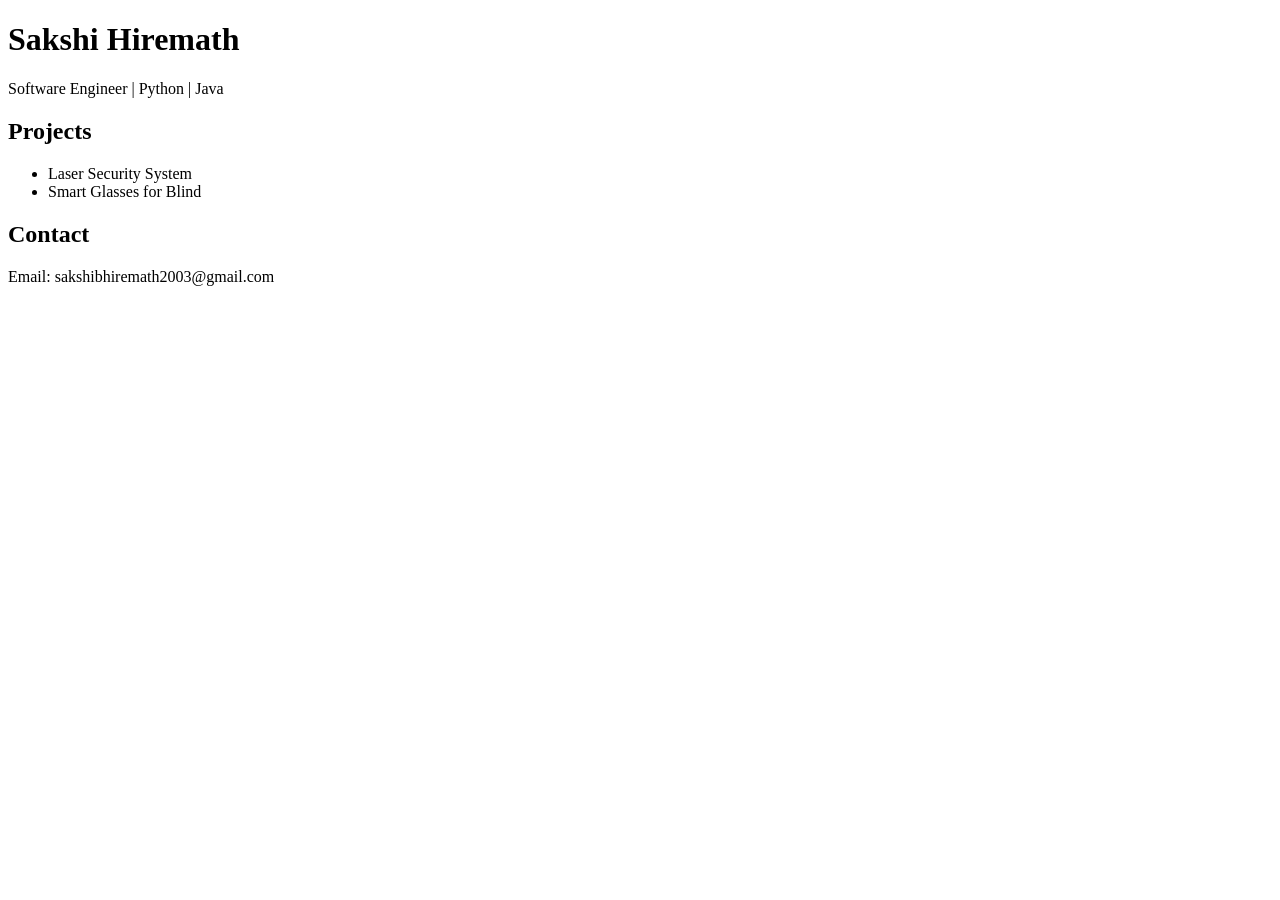
==== index.html @ 3f16338f "Add initial portfolio HTML structure" ====
<!DOCTYPE html>
<html lang="en">
<head>
  <meta charset="UTF-8">
  <title>Sakshi Hiremath | Portfolio</title>
  <link rel="stylesheet" href="style.css">
</head>
<body>

  <h1>Sakshi Hiremath</h1>
  <p>Software Engineer | Python | Java</p>

  <h2>Projects</h2>
  <ul>
    <li>Laser Security System</li>
    <li>Smart Glasses for Blind</li>
  </ul>

  <h2>Contact</h2>
  <p>Email: sakshibhiremath2003@gmail.com</p>

</body>
</html>
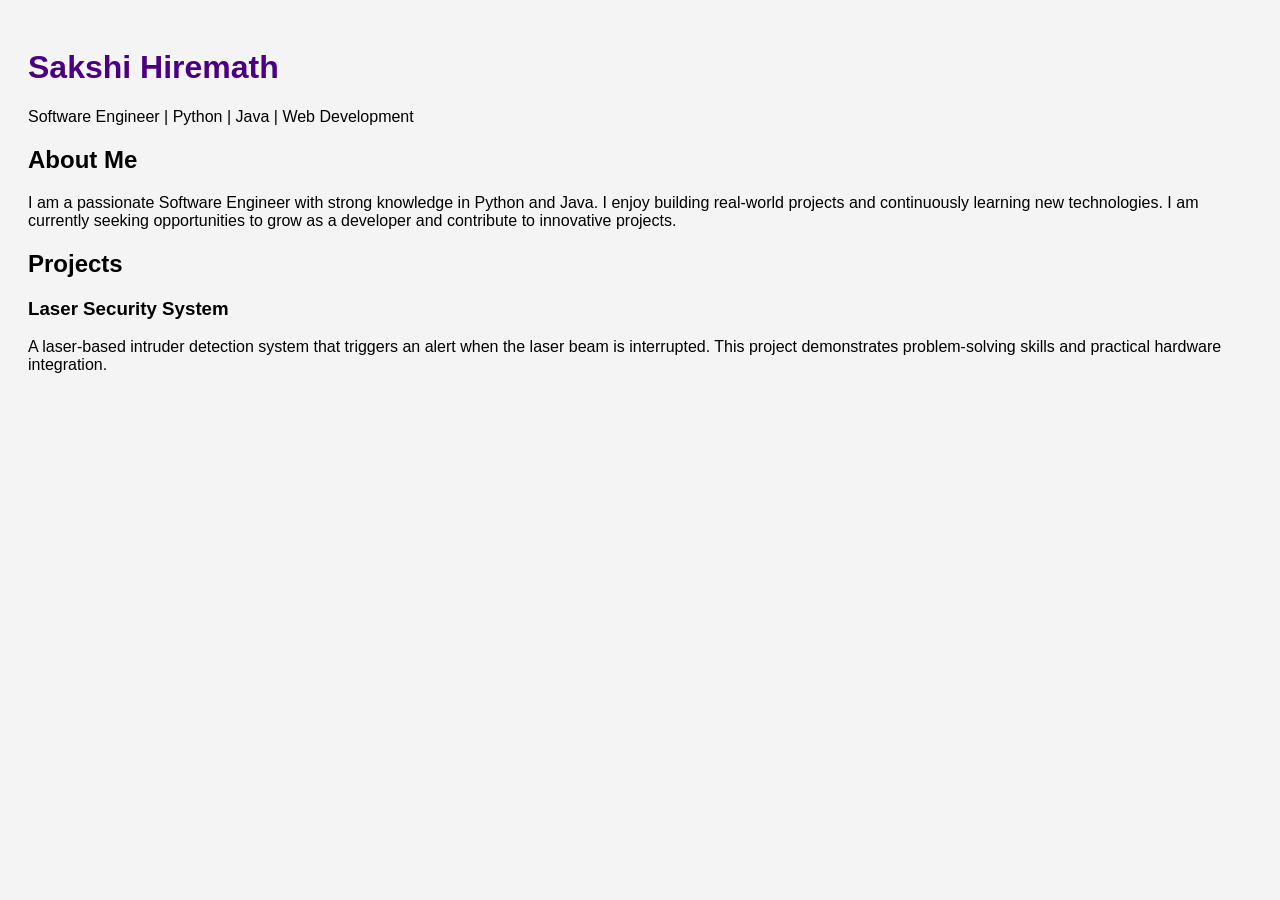
==== commit 9991d400: "Enhance portfolio with new sections and project details Added sections for About Me and detailed pro" ====
--- a/index.html
+++ b/index.html
@@ -7,17 +7,26 @@
 </head>
 <body>
 
-  <h1>Sakshi Hiremath</h1>
-  <p>Software Engineer | Python | Java</p>
+  <header>
+    <h1>Sakshi Hiremath</h1>
+    <p>Software Engineer | Python | Java | Web Development</p>
+  </header>
 
-  <h2>Projects</h2>
-  <ul>
-    <li>Laser Security System</li>
-    <li>Smart Glasses for Blind</li>
-  </ul>
+  <section>
+    <h2>About Me</h2>
+    <p>
+      I am a passionate Software Engineer with strong knowledge in Python and Java.
+      I enjoy building real-world projects and continuously learning new technologies.
+      I am currently seeking opportunities to grow as a developer and contribute to innovative projects.
+    </p>
+  </section>
 
-  <h2>Contact</h2>
-  <p>Email: sakshibhiremath2003@gmail.com</p>
+  <section>
+    <h2>Projects</h2>
 
-</body>
-</html>
+    <h3>Laser Security System</h3>
+    <p>
+      A laser-based intruder detection system that triggers an alert when the laser beam is interrupted.
+      This project demonstrates problem-solving skills and practical hardware integration.
+    </p>
+    <a href="https://github.com
--- a/style.css
+++ b/style.css
@@ -0,0 +1,9 @@
+body {
+  font-family: Arial, sans-serif;
+  padding: 20px;
+  background: #f4f4f4;
+}
+
+h1 {
+  color: #4b0082;
+}
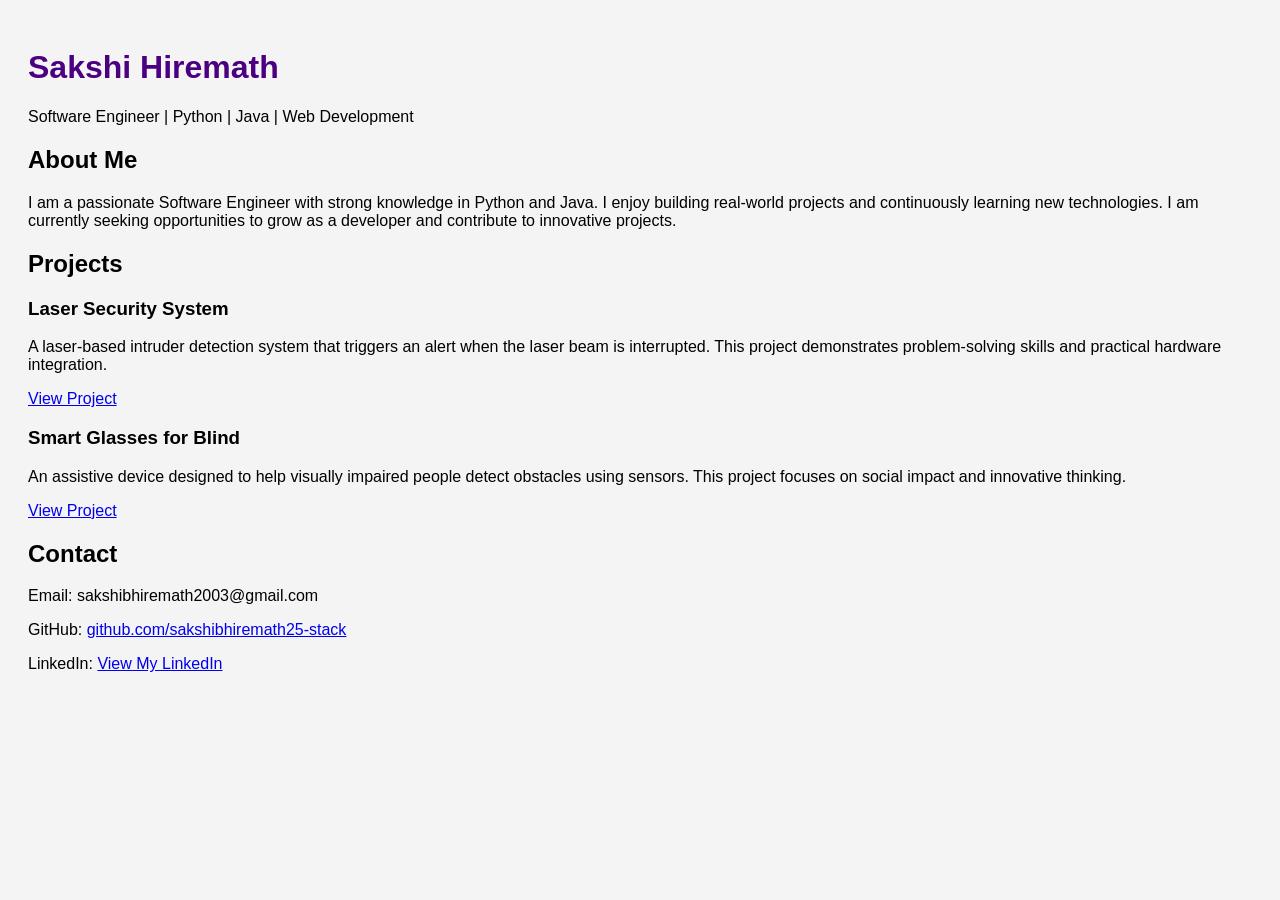
==== commit fc2c0cdf: "Update index.html with project details and links" ====
--- a/index.html
+++ b/index.html
@@ -29,4 +29,41 @@
       A laser-based intruder detection system that triggers an alert when the laser beam is interrupted.
       This project demonstrates problem-solving skills and practical hardware integration.
     </p>
-    <a href="https://github.com
+    <a href="https://github.com/sakshibhiremath25-stack" target="_blank">
+      View Project
+    </a>
+
+    <h3>Smart Glasses for Blind</h3>
+    <p>
+      An assistive device designed to help visually impaired people detect obstacles using sensors.
+      This project focuses on social impact and innovative thinking.
+    </p>
+    <a href="https://github.com/sakshibhiremath25-stack" target="_blank">
+      View Project
+    </a>
+
+  </section>
+
+  <section>
+    <h2>Contact</h2>
+    <p>Email: sakshibhiremath2003@gmail.com</p>
+
+    <p>
+      GitHub:
+      <a href="https://github.com/sakshibhiremath25-stack" target="_blank">
+        github.com/sakshibhiremath25-stack
+      </a>
+    </p>
+
+    <p>
+      LinkedIn:
+      <a href="https://www.linkedin.com/" target="_blank">
+        View My LinkedIn
+      </a>
+    </p>
+  </section>
+
+</body>
+</html>
+
+
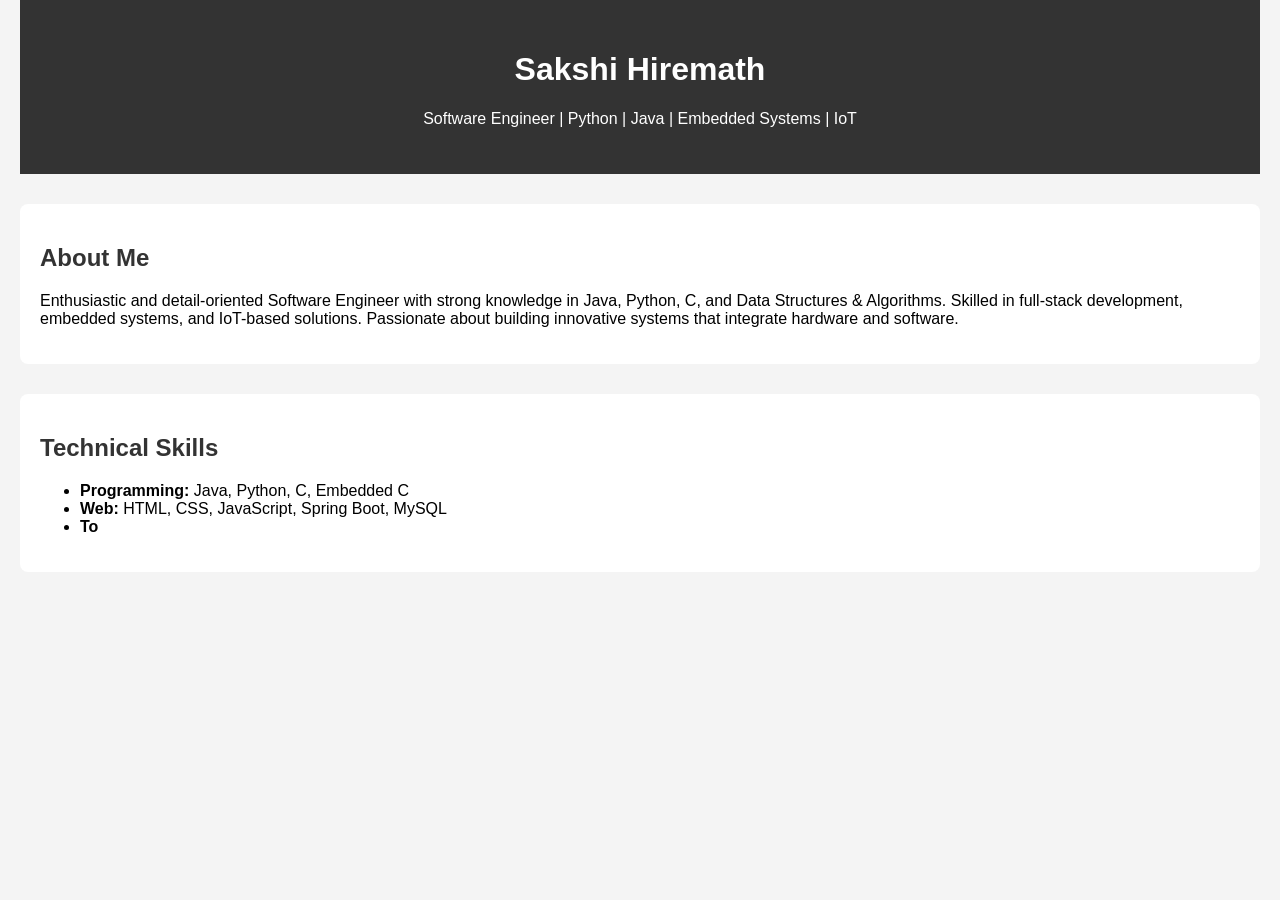
==== commit a41f48d0: "Revise portfolio content and technical skills Updated portfolio to include new skills and projects." ====
--- a/index.html
+++ b/index.html
@@ -9,61 +9,22 @@
 
   <header>
     <h1>Sakshi Hiremath</h1>
-    <p>Software Engineer | Python | Java | Web Development</p>
+    <p>Software Engineer | Python | Java | Embedded Systems | IoT</p>
   </header>
 
   <section>
     <h2>About Me</h2>
     <p>
-      I am a passionate Software Engineer with strong knowledge in Python and Java.
-      I enjoy building real-world projects and continuously learning new technologies.
-      I am currently seeking opportunities to grow as a developer and contribute to innovative projects.
+      Enthusiastic and detail-oriented Software Engineer with strong knowledge in 
+      Java, Python, C, and Data Structures & Algorithms. Skilled in full-stack 
+      development, embedded systems, and IoT-based solutions. Passionate about 
+      building innovative systems that integrate hardware and software.
     </p>
   </section>
 
   <section>
-    <h2>Projects</h2>
-
-    <h3>Laser Security System</h3>
-    <p>
-      A laser-based intruder detection system that triggers an alert when the laser beam is interrupted.
-      This project demonstrates problem-solving skills and practical hardware integration.
-    </p>
-    <a href="https://github.com/sakshibhiremath25-stack" target="_blank">
-      View Project
-    </a>
-
-    <h3>Smart Glasses for Blind</h3>
-    <p>
-      An assistive device designed to help visually impaired people detect obstacles using sensors.
-      This project focuses on social impact and innovative thinking.
-    </p>
-    <a href="https://github.com/sakshibhiremath25-stack" target="_blank">
-      View Project
-    </a>
-
-  </section>
-
-  <section>
-    <h2>Contact</h2>
-    <p>Email: sakshibhiremath2003@gmail.com</p>
-
-    <p>
-      GitHub:
-      <a href="https://github.com/sakshibhiremath25-stack" target="_blank">
-        github.com/sakshibhiremath25-stack
-      </a>
-    </p>
-
-    <p>
-      LinkedIn:
-      <a href="https://www.linkedin.com/" target="_blank">
-        View My LinkedIn
-      </a>
-    </p>
-  </section>
-
-</body>
-</html>
-
-
+    <h2>Technical Skills</h2>
+    <ul>
+      <li><strong>Programming:</strong> Java, Python, C, Embedded C</li>
+      <li><strong>Web:</strong> HTML, CSS, JavaScript, Spring Boot, MySQL</li>
+      <li><strong>To
--- a/style.css
+++ b/style.css
@@ -1,9 +1,40 @@
 body {
   font-family: Arial, sans-serif;
-  padding: 20px;
-  background: #f4f4f4;
+  margin: 0;
+  padding: 0 20px;
+  background-color: #f4f4f4;
 }
 
-h1 {
-  color: #4b0082;
+header {
+  text-align: center;
+  padding: 30px 0;
+  background-color: #333;
+  color: white;
 }
+
+section {
+  margin: 30px 0;
+  padding: 20px;
+  background-color: white;
+  border-radius: 8px;
+}
+
+h2 {
+  color: #333;
+}
+
+a {
+  display: inline-block;
+  margin-top: 10px;
+  text-decoration: none;
+  color: white;
+  background-color: #007bff;
+  padding: 8px 15px;
+  border-radius: 5px;
+}
+
+a:hover {
+  background-color: #0056b3;
+}
+
+
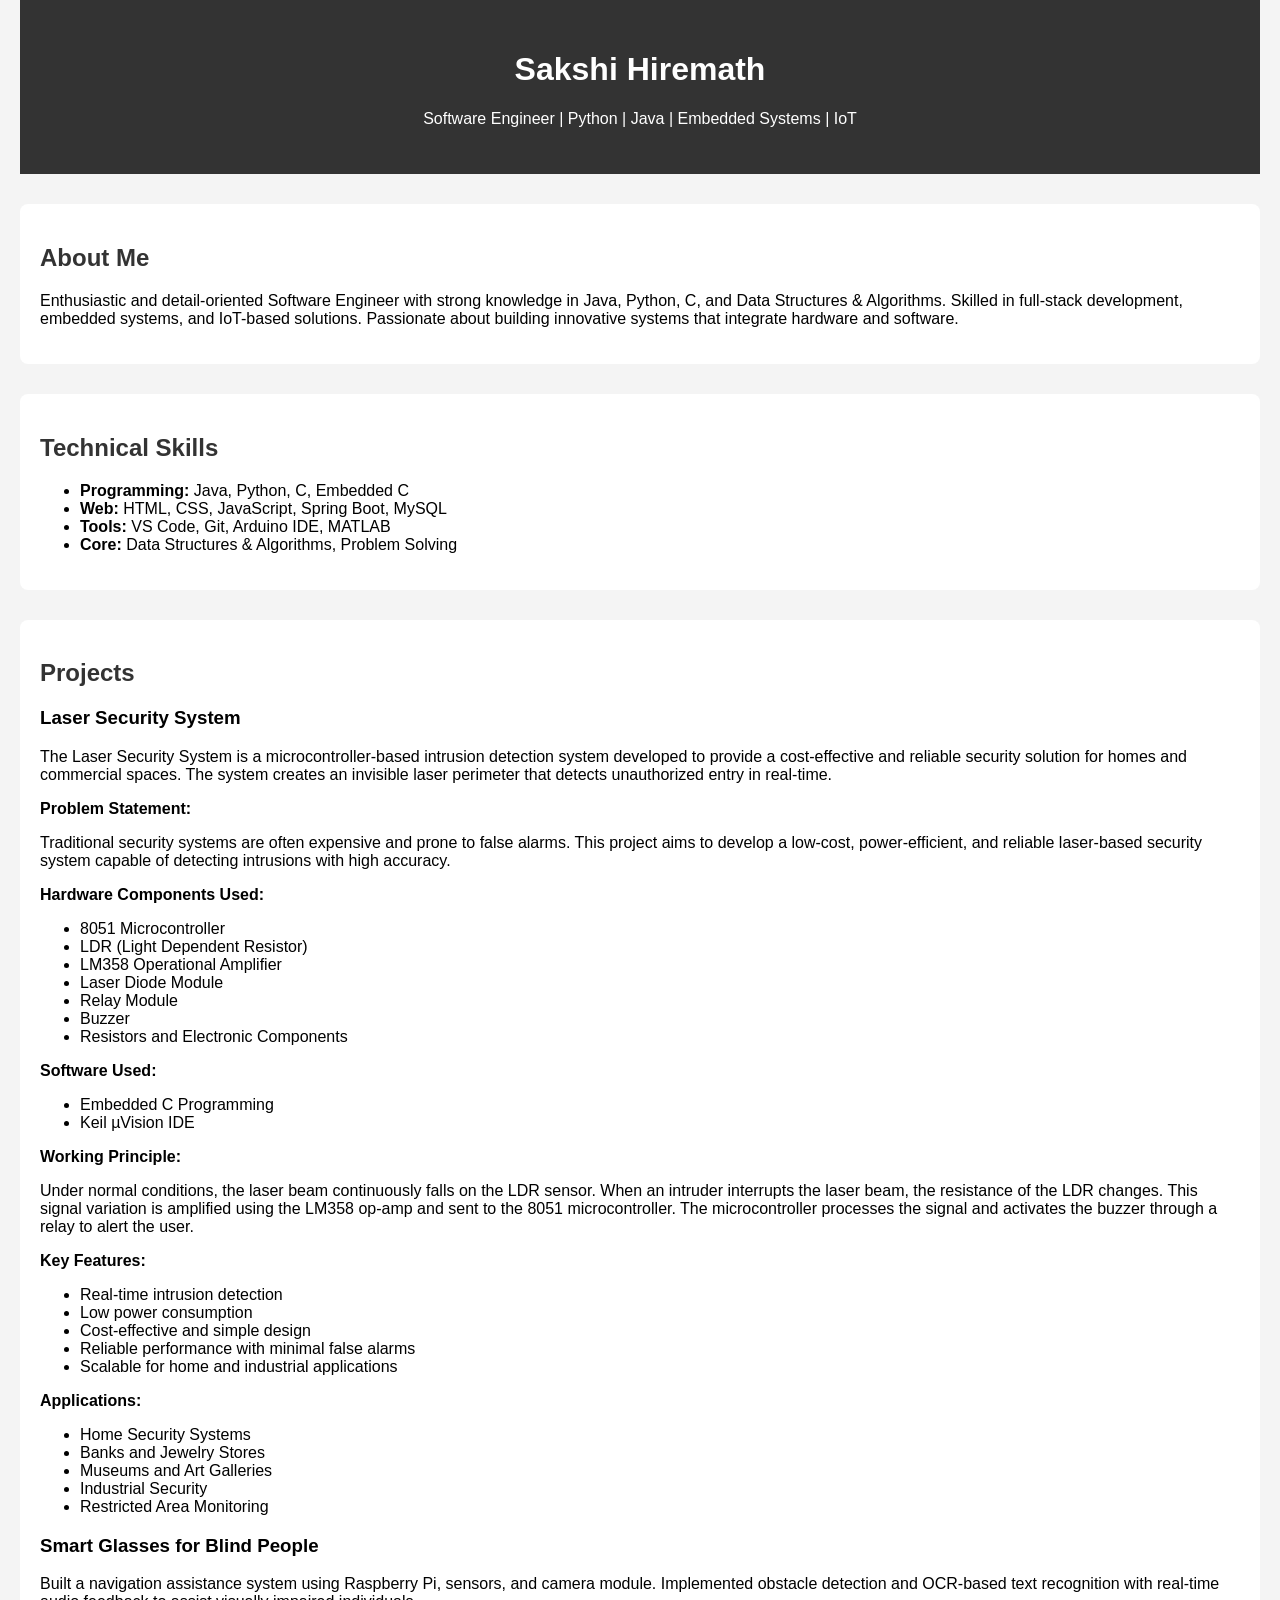
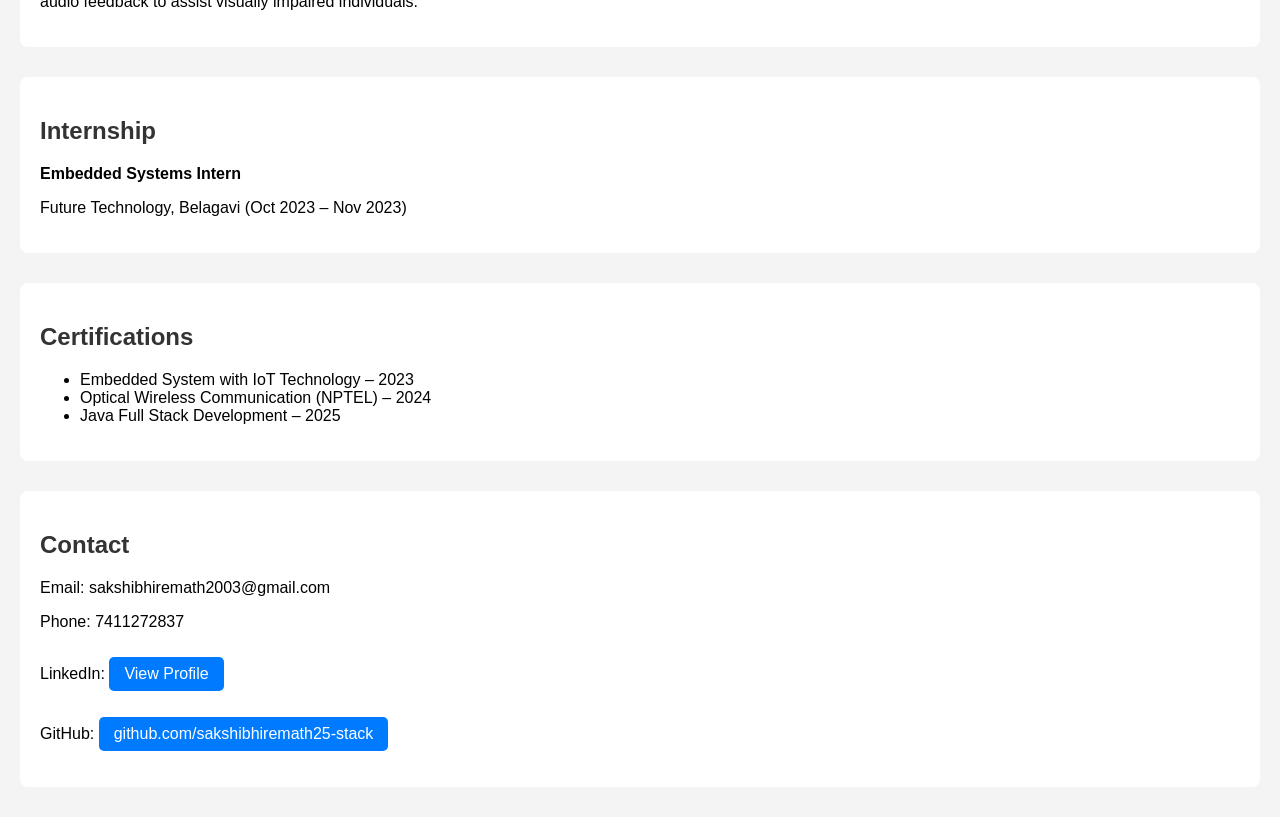
==== commit c4e291b0: "Update index.html" ====
--- a/index.html
+++ b/index.html
@@ -27,4 +27,120 @@
     <ul>
       <li><strong>Programming:</strong> Java, Python, C, Embedded C</li>
       <li><strong>Web:</strong> HTML, CSS, JavaScript, Spring Boot, MySQL</li>
-      <li><strong>To
+      <li><strong>Tools:</strong> VS Code, Git, Arduino IDE, MATLAB</li>
+      <li><strong>Core:</strong> Data Structures & Algorithms, Problem Solving</li>
+    </ul>
+  </section>
+
+  <section>
+    <h2>Projects</h2>
+
+    <h3>Laser Security System</h3>
+
+<p>
+  The Laser Security System is a microcontroller-based intrusion detection system 
+  developed to provide a cost-effective and reliable security solution for homes 
+  and commercial spaces. The system creates an invisible laser perimeter that 
+  detects unauthorized entry in real-time.
+</p>
+
+<p><strong>Problem Statement:</strong></p>
+<p>
+  Traditional security systems are often expensive and prone to false alarms. 
+  This project aims to develop a low-cost, power-efficient, and reliable 
+  laser-based security system capable of detecting intrusions with high accuracy.
+</p>
+
+<p><strong>Hardware Components Used:</strong></p>
+<ul>
+  <li>8051 Microcontroller</li>
+  <li>LDR (Light Dependent Resistor)</li>
+  <li>LM358 Operational Amplifier</li>
+  <li>Laser Diode Module</li>
+  <li>Relay Module</li>
+  <li>Buzzer</li>
+  <li>Resistors and Electronic Components</li>
+</ul>
+
+<p><strong>Software Used:</strong></p>
+<ul>
+  <li>Embedded C Programming</li>
+  <li>Keil µVision IDE</li>
+</ul>
+
+<p><strong>Working Principle:</strong></p>
+<p>
+  Under normal conditions, the laser beam continuously falls on the LDR sensor.
+  When an intruder interrupts the laser beam, the resistance of the LDR changes.
+  This signal variation is amplified using the LM358 op-amp and sent to the 
+  8051 microcontroller. The microcontroller processes the signal and activates 
+  the buzzer through a relay to alert the user.
+</p>
+
+<p><strong>Key Features:</strong></p>
+<ul>
+  <li>Real-time intrusion detection</li>
+  <li>Low power consumption</li>
+  <li>Cost-effective and simple design</li>
+  <li>Reliable performance with minimal false alarms</li>
+  <li>Scalable for home and industrial applications</li>
+</ul>
+
+<p><strong>Applications:</strong></p>
+<ul>
+  <li>Home Security Systems</li>
+  <li>Banks and Jewelry Stores</li>
+  <li>Museums and Art Galleries</li>
+  <li>Industrial Security</li>
+  <li>Restricted Area Monitoring</li>
+</ul>
+
+
+    <h3>Smart Glasses for Blind People</h3>
+    <p>
+      Built a navigation assistance system using Raspberry Pi, sensors, and camera module.
+      Implemented obstacle detection and OCR-based text recognition with real-time
+      audio feedback to assist visually impaired individuals.
+    </p>
+
+  </section>
+
+  <section>
+    <h2>Internship</h2>
+    <p><strong>Embedded Systems Intern</strong></p>
+    <p>Future Technology, Belagavi (Oct 2023 – Nov 2023)</p>
+  </section>
+
+  <section>
+    <h2>Certifications</h2>
+    <ul>
+      <li>Embedded System with IoT Technology – 2023</li>
+      <li>Optical Wireless Communication (NPTEL) – 2024</li>
+      <li>Java Full Stack Development – 2025</li>
+    </ul>
+  </section>
+
+  <section>
+    <h2>Contact</h2>
+    <p>Email: sakshibhiremath2003@gmail.com</p>
+    <p>Phone: 7411272837</p>
+
+    <p>
+      LinkedIn:
+      <a href="https://www.linkedin.com/in/sakshi-hiremath-9b818424b" target="_blank">
+        View Profile
+      </a>
+    </p>
+
+    <p>
+      GitHub:
+      <a href="https://github.com/sakshibhiremath25-stack" target="_blank">
+        github.com/sakshibhiremath25-stack
+      </a>
+    </p>
+  </section>
+
+</body>
+</html>
+
+
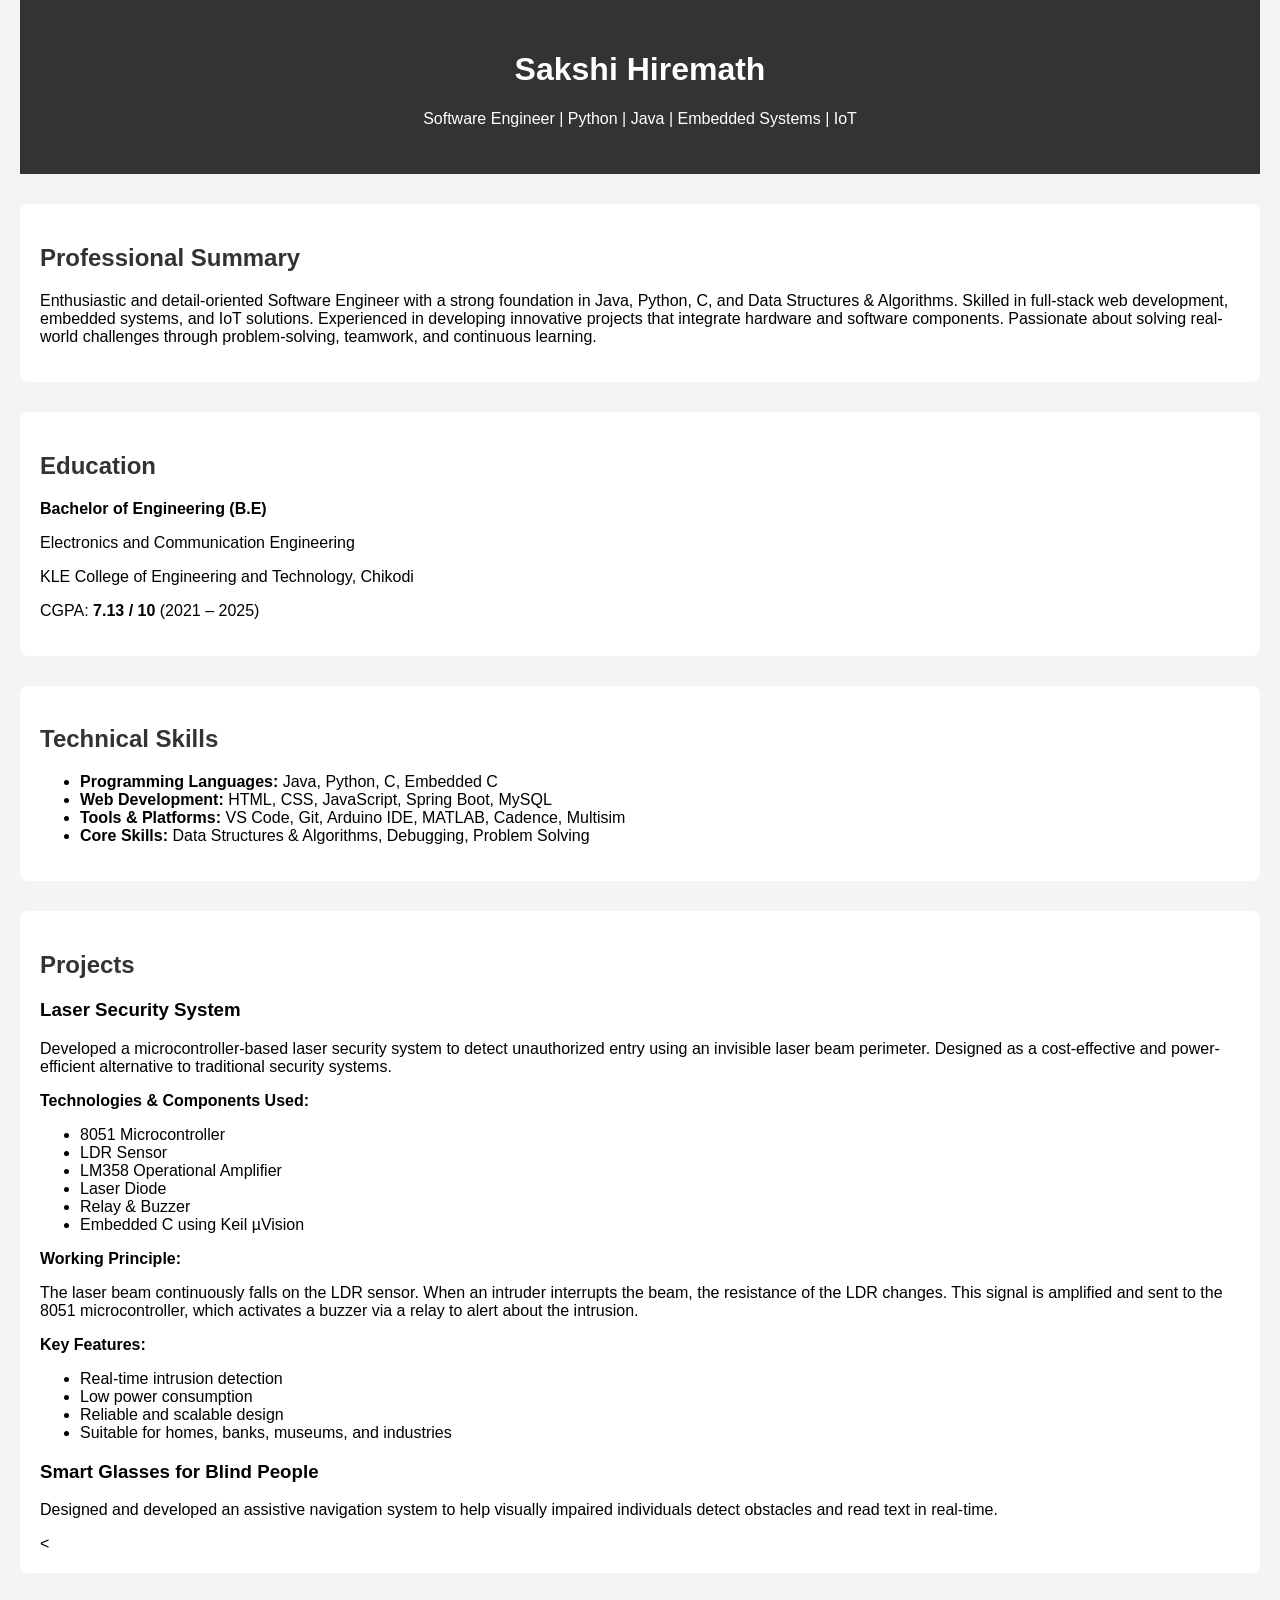
==== commit a482c42a: "Update index.html" ====
--- a/index.html
+++ b/index.html
@@ -12,135 +12,86 @@
     <p>Software Engineer | Python | Java | Embedded Systems | IoT</p>
   </header>
 
+  <!-- Professional Summary -->
   <section>
-    <h2>About Me</h2>
+    <h2>Professional Summary</h2>
     <p>
-      Enthusiastic and detail-oriented Software Engineer with strong knowledge in 
-      Java, Python, C, and Data Structures & Algorithms. Skilled in full-stack 
-      development, embedded systems, and IoT-based solutions. Passionate about 
-      building innovative systems that integrate hardware and software.
+      Enthusiastic and detail-oriented Software Engineer with a strong foundation in 
+      Java, Python, C, and Data Structures & Algorithms. Skilled in full-stack web 
+      development, embedded systems, and IoT solutions. Experienced in developing 
+      innovative projects that integrate hardware and software components. Passionate 
+      about solving real-world challenges through problem-solving, teamwork, and 
+      continuous learning.
     </p>
   </section>
 
+  <!-- Education -->
+  <section>
+    <h2>Education</h2>
+    <p><strong>Bachelor of Engineering (B.E)</strong></p>
+    <p>Electronics and Communication Engineering</p>
+    <p>KLE College of Engineering and Technology, Chikodi</p>
+    <p>CGPA: <strong>7.13 / 10</strong> (2021 – 2025)</p>
+  </section>
+
+  <!-- Technical Skills -->
   <section>
     <h2>Technical Skills</h2>
     <ul>
-      <li><strong>Programming:</strong> Java, Python, C, Embedded C</li>
-      <li><strong>Web:</strong> HTML, CSS, JavaScript, Spring Boot, MySQL</li>
-      <li><strong>Tools:</strong> VS Code, Git, Arduino IDE, MATLAB</li>
-      <li><strong>Core:</strong> Data Structures & Algorithms, Problem Solving</li>
+      <li><strong>Programming Languages:</strong> Java, Python, C, Embedded C</li>
+      <li><strong>Web Development:</strong> HTML, CSS, JavaScript, Spring Boot, MySQL</li>
+      <li><strong>Tools & Platforms:</strong> VS Code, Git, Arduino IDE, MATLAB, Cadence, Multisim</li>
+      <li><strong>Core Skills:</strong> Data Structures & Algorithms, Debugging, Problem Solving</li>
     </ul>
   </section>
 
+  <!-- Projects -->
   <section>
     <h2>Projects</h2>
 
+    <!-- Laser Security System -->
     <h3>Laser Security System</h3>
+    <p>
+      Developed a microcontroller-based laser security system to detect unauthorized 
+      entry using an invisible laser beam perimeter. Designed as a cost-effective 
+      and power-efficient alternative to traditional security systems.
+    </p>
 
-<p>
-  The Laser Security System is a microcontroller-based intrusion detection system 
-  developed to provide a cost-effective and reliable security solution for homes 
-  and commercial spaces. The system creates an invisible laser perimeter that 
-  detects unauthorized entry in real-time.
-</p>
+    <p><strong>Technologies & Components Used:</strong></p>
+    <ul>
+      <li>8051 Microcontroller</li>
+      <li>LDR Sensor</li>
+      <li>LM358 Operational Amplifier</li>
+      <li>Laser Diode</li>
+      <li>Relay & Buzzer</li>
+      <li>Embedded C using Keil µVision</li>
+    </ul>
 
-<p><strong>Problem Statement:</strong></p>
-<p>
-  Traditional security systems are often expensive and prone to false alarms. 
-  This project aims to develop a low-cost, power-efficient, and reliable 
-  laser-based security system capable of detecting intrusions with high accuracy.
-</p>
+    <p><strong>Working Principle:</strong></p>
+    <p>
+      The laser beam continuously falls on the LDR sensor. When an intruder interrupts 
+      the beam, the resistance of the LDR changes. This signal is amplified and sent 
+      to the 8051 microcontroller, which activates a buzzer via a relay to alert 
+      about the intrusion.
+    </p>
 
-<p><strong>Hardware Components Used:</strong></p>
-<ul>
-  <li>8051 Microcontroller</li>
-  <li>LDR (Light Dependent Resistor)</li>
-  <li>LM358 Operational Amplifier</li>
-  <li>Laser Diode Module</li>
-  <li>Relay Module</li>
-  <li>Buzzer</li>
-  <li>Resistors and Electronic Components</li>
-</ul>
+    <p><strong>Key Features:</strong></p>
+    <ul>
+      <li>Real-time intrusion detection</li>
+      <li>Low power consumption</li>
+      <li>Reliable and scalable design</li>
+      <li>Suitable for homes, banks, museums, and industries</li>
+    </ul>
 
-<p><strong>Software Used:</strong></p>
-<ul>
-  <li>Embedded C Programming</li>
-  <li>Keil µVision IDE</li>
-</ul>
+    <!-- Smart Glasses Project -->
+    <h3>Smart Glasses for Blind People</h3>
+    <p>
+      Designed and developed an assistive navigation system to help visually 
+      impaired individuals detect obstacles and read text in real-time.
+    </p>
 
-<p><strong>Working Principle:</strong></p>
-<p>
-  Under normal conditions, the laser beam continuously falls on the LDR sensor.
-  When an intruder interrupts the laser beam, the resistance of the LDR changes.
-  This signal variation is amplified using the LM358 op-amp and sent to the 
-  8051 microcontroller. The microcontroller processes the signal and activates 
-  the buzzer through a relay to alert the user.
-</p>
-
-<p><strong>Key Features:</strong></p>
-<ul>
-  <li>Real-time intrusion detection</li>
-  <li>Low power consumption</li>
-  <li>Cost-effective and simple design</li>
-  <li>Reliable performance with minimal false alarms</li>
-  <li>Scalable for home and industrial applications</li>
-</ul>
-
-<p><strong>Applications:</strong></p>
-<ul>
-  <li>Home Security Systems</li>
-  <li>Banks and Jewelry Stores</li>
-  <li>Museums and Art Galleries</li>
-  <li>Industrial Security</li>
-  <li>Restricted Area Monitoring</li>
-</ul>
+    <
 
 
-    <h3>Smart Glasses for Blind People</h3>
-    <p>
-      Built a navigation assistance system using Raspberry Pi, sensors, and camera module.
-      Implemented obstacle detection and OCR-based text recognition with real-time
-      audio feedback to assist visually impaired individuals.
-    </p>
-
-  </section>
-
-  <section>
-    <h2>Internship</h2>
-    <p><strong>Embedded Systems Intern</strong></p>
-    <p>Future Technology, Belagavi (Oct 2023 – Nov 2023)</p>
-  </section>
-
-  <section>
-    <h2>Certifications</h2>
-    <ul>
-      <li>Embedded System with IoT Technology – 2023</li>
-      <li>Optical Wireless Communication (NPTEL) – 2024</li>
-      <li>Java Full Stack Development – 2025</li>
-    </ul>
-  </section>
-
-  <section>
-    <h2>Contact</h2>
-    <p>Email: sakshibhiremath2003@gmail.com</p>
-    <p>Phone: 7411272837</p>
-
-    <p>
-      LinkedIn:
-      <a href="https://www.linkedin.com/in/sakshi-hiremath-9b818424b" target="_blank">
-        View Profile
-      </a>
-    </p>
-
-    <p>
-      GitHub:
-      <a href="https://github.com/sakshibhiremath25-stack" target="_blank">
-        github.com/sakshibhiremath25-stack
-      </a>
-    </p>
-  </section>
-
-</body>
-</html>
 
 
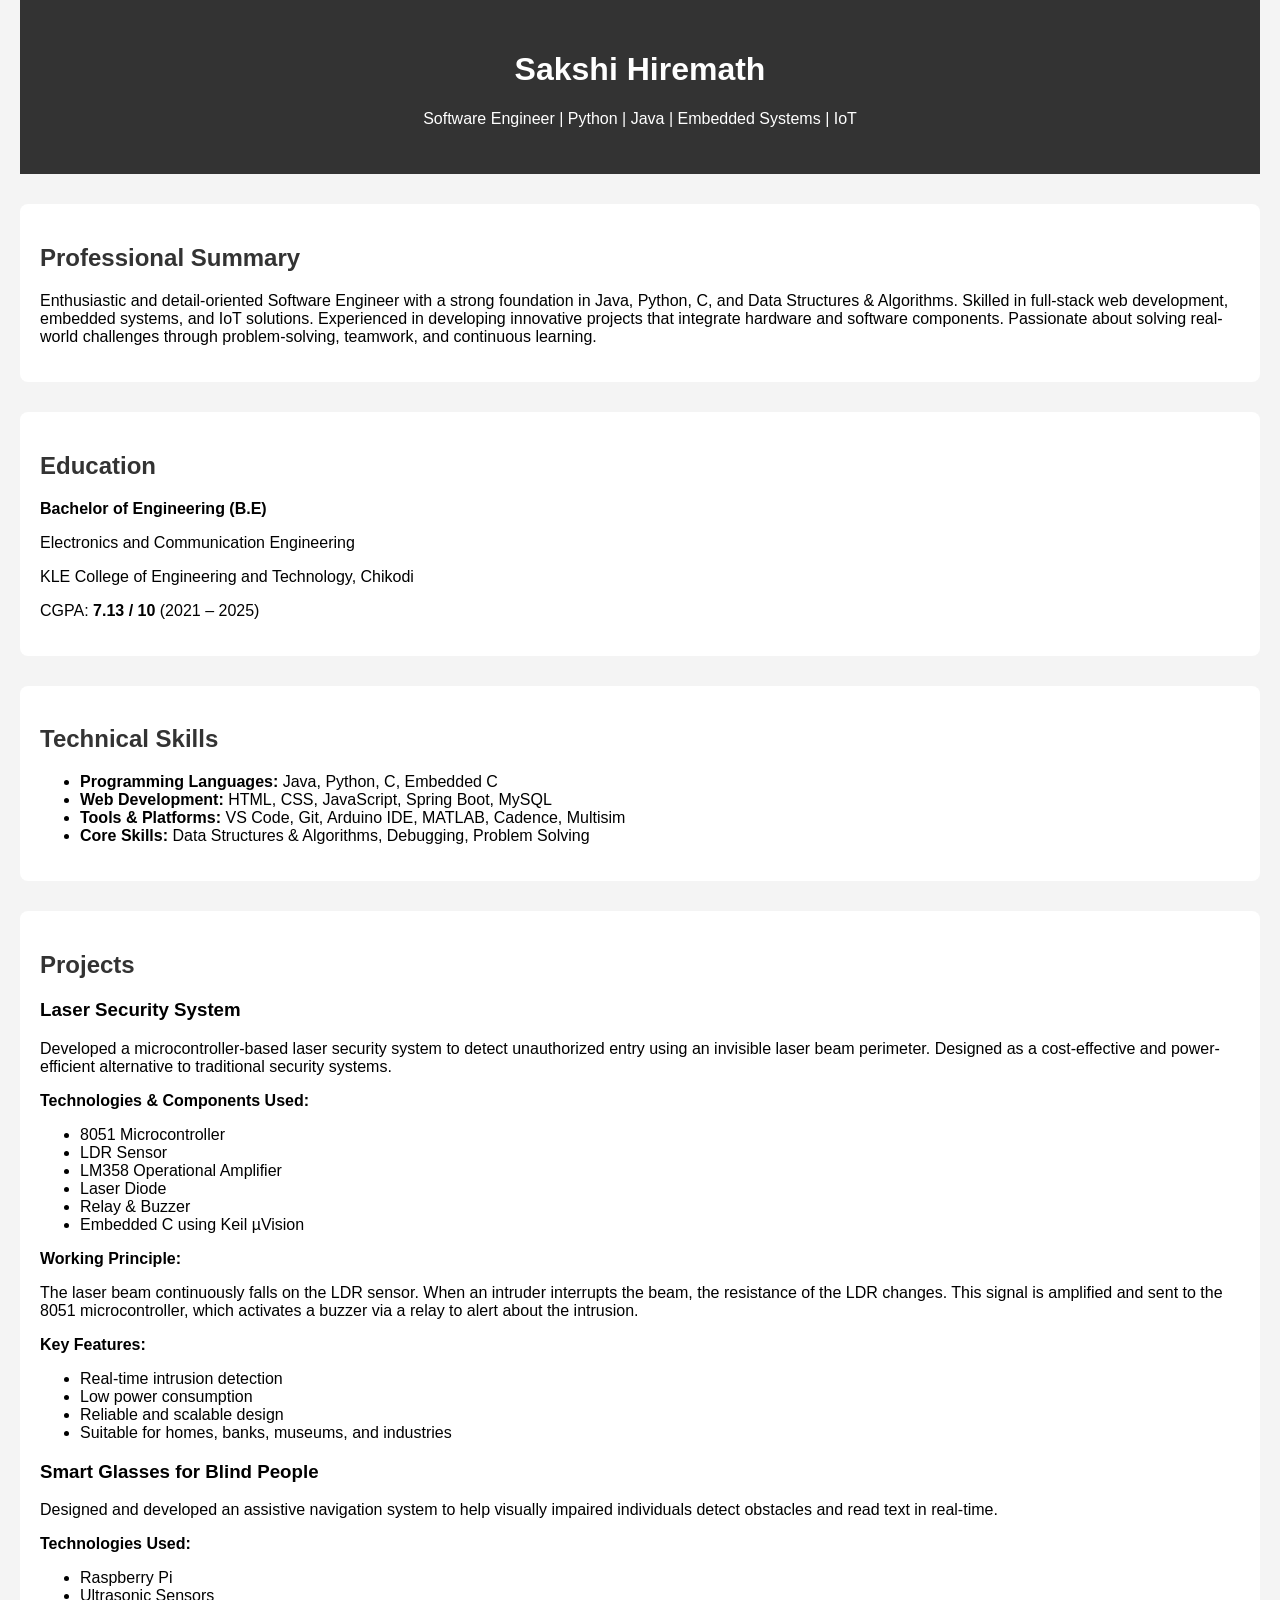
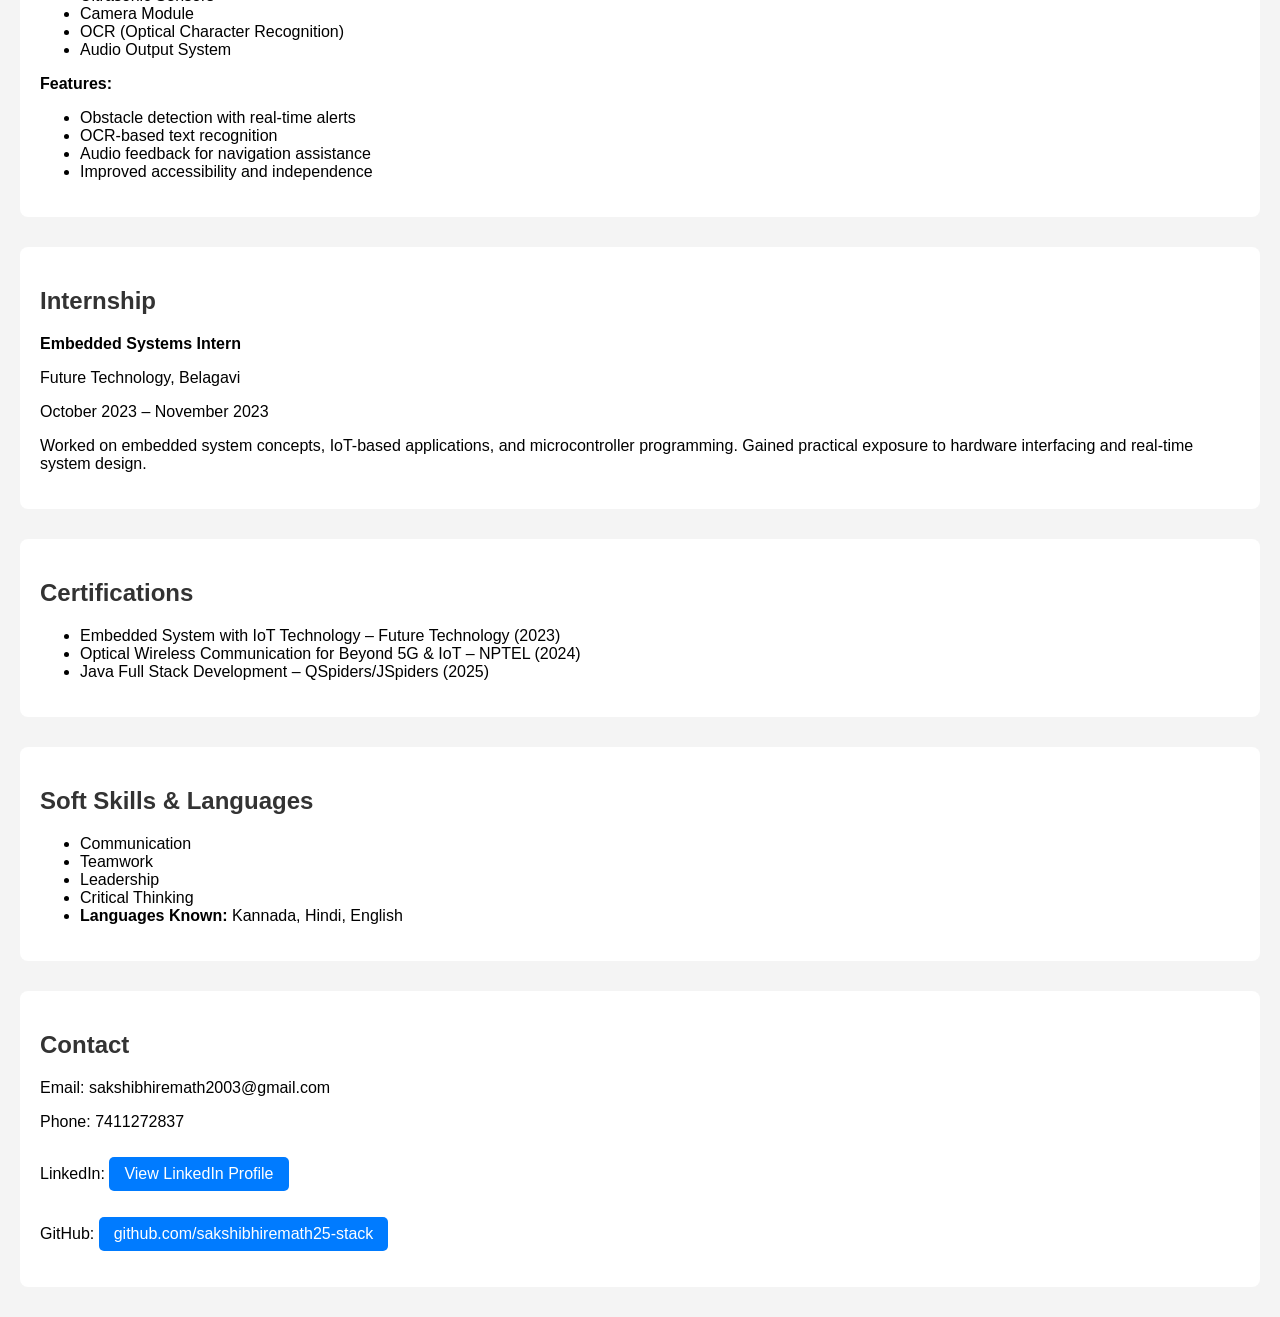
==== commit b9a18d32: "Update index.html" ====
--- a/index.html
+++ b/index.html
@@ -90,8 +90,86 @@
       impaired individuals detect obstacles and read text in real-time.
     </p>
 
-    <
+    <p><strong>Technologies Used:</strong></p>
+    <ul>
+      <li>Raspberry Pi</li>
+      <li>Ultrasonic Sensors</li>
+      <li>Camera Module</li>
+      <li>OCR (Optical Character Recognition)</li>
+      <li>Audio Output System</li>
+    </ul>
+
+    <p><strong>Features:</strong></p>
+    <ul>
+      <li>Obstacle detection with real-time alerts</li>
+      <li>OCR-based text recognition</li>
+      <li>Audio feedback for navigation assistance</li>
+      <li>Improved accessibility and independence</li>
+    </ul>
+
+  </section>
+
+  <!-- Internship -->
+  <section>
+    <h2>Internship</h2>
+    <p><strong>Embedded Systems Intern</strong></p>
+    <p>Future Technology, Belagavi</p>
+    <p>October 2023 – November 2023</p>
+    <p>
+      Worked on embedded system concepts, IoT-based applications, and 
+      microcontroller programming. Gained practical exposure to hardware 
+      interfacing and real-time system design.
+    </p>
+  </section>
+
+  <!-- Certifications -->
+  <section>
+    <h2>Certifications</h2>
+    <ul>
+      <li>Embedded System with IoT Technology – Future Technology (2023)</li>
+      <li>Optical Wireless Communication for Beyond 5G & IoT – NPTEL (2024)</li>
+      <li>Java Full Stack Development – QSpiders/JSpiders (2025)</li>
+    </ul>
+  </section>
+
+  <!-- Soft Skills -->
+  <section>
+    <h2>Soft Skills & Languages</h2>
+    <ul>
+      <li>Communication</li>
+      <li>Teamwork</li>
+      <li>Leadership</li>
+      <li>Critical Thinking</li>
+      <li><strong>Languages Known:</strong> Kannada, Hindi, English</li>
+    </ul>
+  </section>
+
+  <!-- Contact -->
+  <section>
+    <h2>Contact</h2>
+    <p>Email: sakshibhiremath2003@gmail.com</p>
+    <p>Phone: 7411272837</p>
+
+    <p>
+      LinkedIn:
+      <a href="https://www.linkedin.com/in/sakshi-hiremath-9b818424b" target="_blank">
+        View LinkedIn Profile
+      </a>
+    </p>
+
+    <p>
+      GitHub:
+      <a href="https://github.com/sakshibhiremath25-stack" target="_blank">
+        github.com/sakshibhiremath25-stack
+      </a>
+    </p>
+  </section>
+
+</body>
+</html>
 
 
 
 
+
+
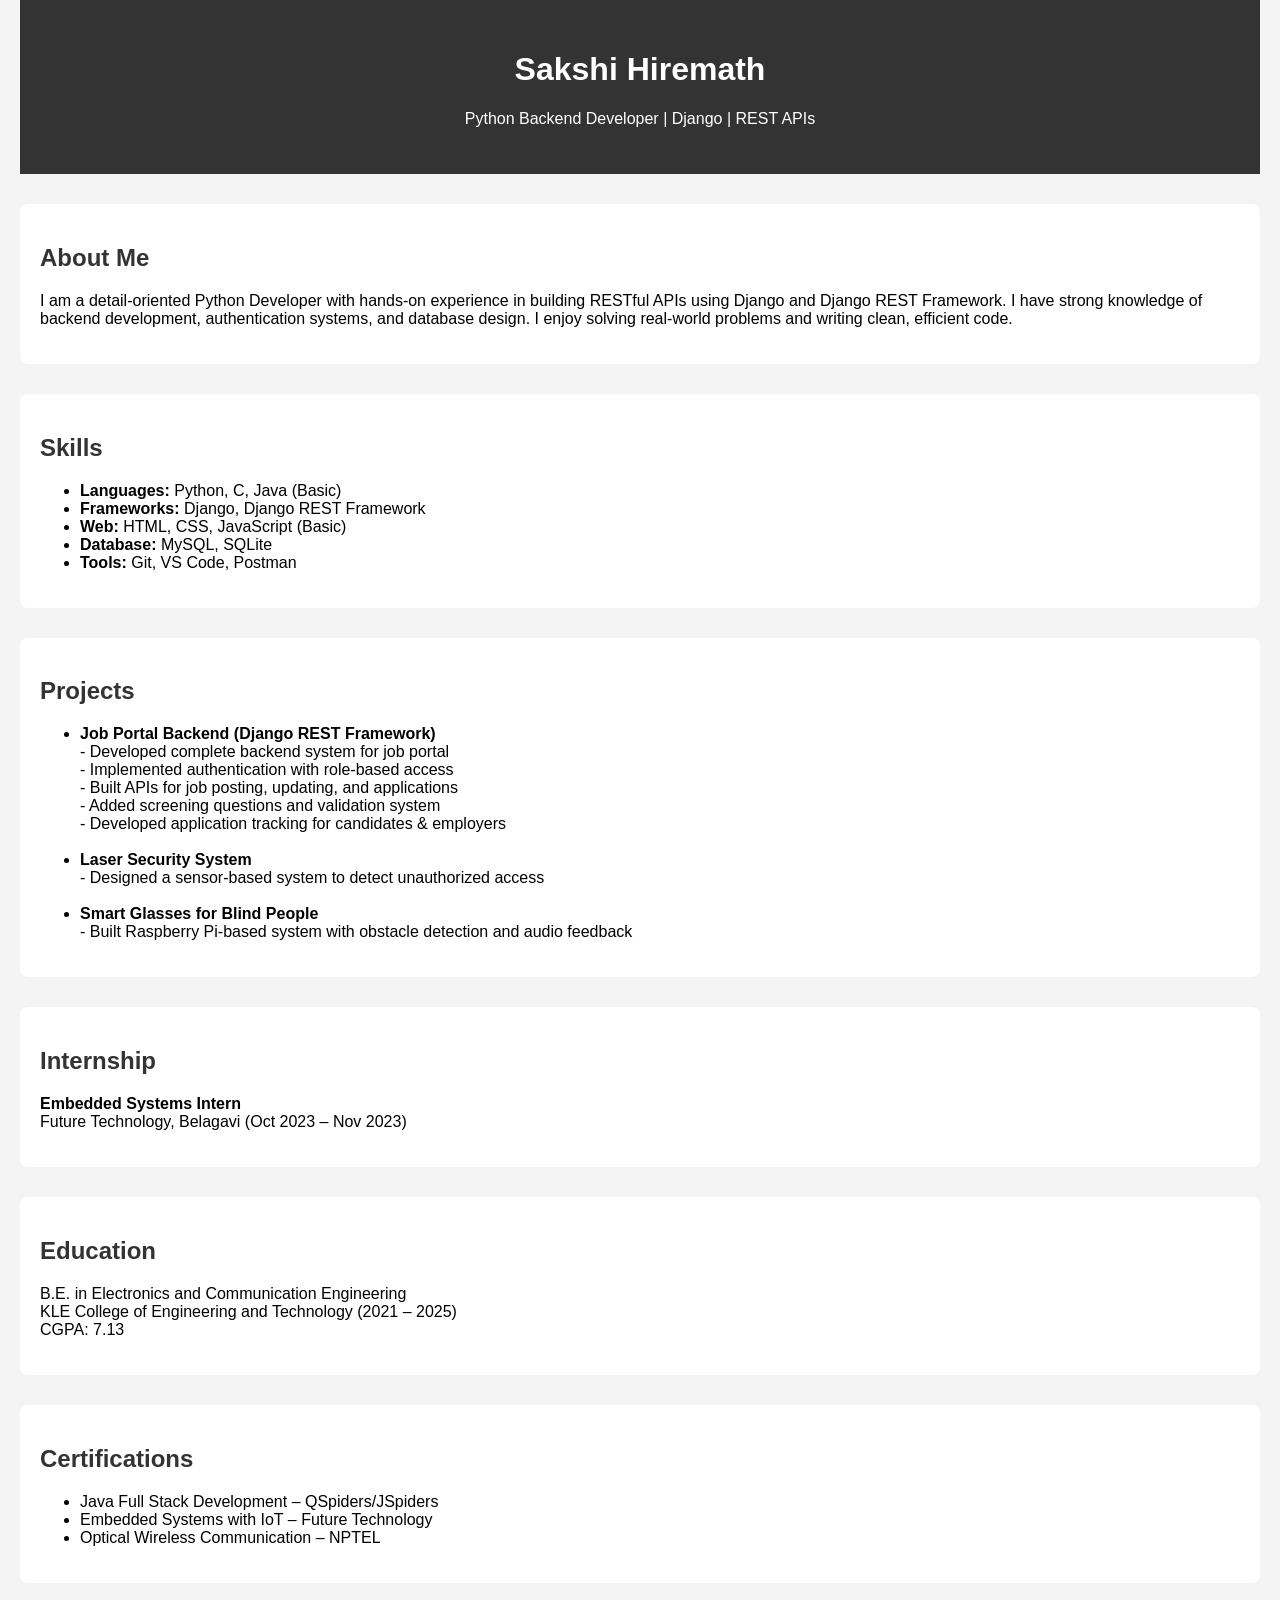
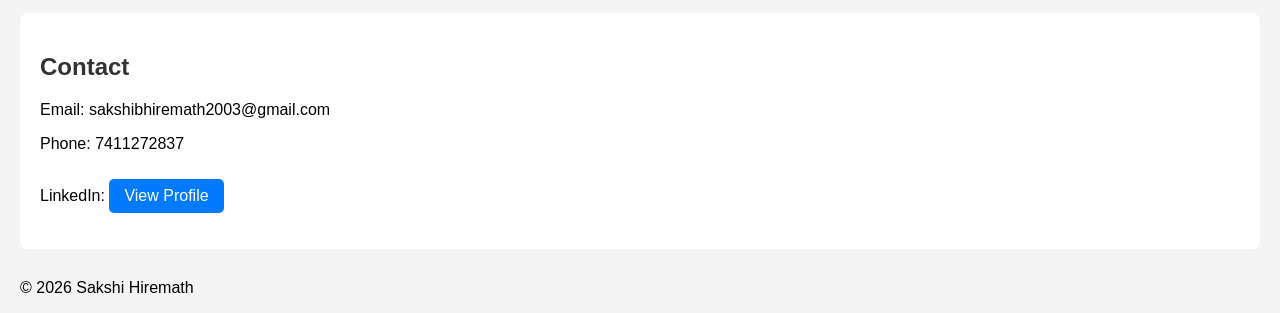
==== commit 40b522e9: "Revise portfolio for Python Backend Developer role Updated portfolio to reflect new role as Python B" ====
--- a/index.html
+++ b/index.html
@@ -1,169 +1,103 @@
 <!DOCTYPE html>
 <html lang="en">
 <head>
-  <meta charset="UTF-8">
-  <title>Sakshi Hiremath | Portfolio</title>
-  <link rel="stylesheet" href="style.css">
+    <meta charset="UTF-8">
+    <title>Sakshi Hiremath | Python Backend Developer</title>
+    <link rel="stylesheet" href="style.css">
 </head>
 <body>
 
-  <header>
+<header>
     <h1>Sakshi Hiremath</h1>
-    <p>Software Engineer | Python | Java | Embedded Systems | IoT</p>
-  </header>
+    <p>Python Backend Developer | Django | REST APIs</p>
+</header>
 
-  <!-- Professional Summary -->
-  <section>
-    <h2>Professional Summary</h2>
+<section>
+    <h2>About Me</h2>
     <p>
-      Enthusiastic and detail-oriented Software Engineer with a strong foundation in 
-      Java, Python, C, and Data Structures & Algorithms. Skilled in full-stack web 
-      development, embedded systems, and IoT solutions. Experienced in developing 
-      innovative projects that integrate hardware and software components. Passionate 
-      about solving real-world challenges through problem-solving, teamwork, and 
-      continuous learning.
+        I am a detail-oriented Python Developer with hands-on experience in building 
+        RESTful APIs using Django and Django REST Framework. I have strong knowledge 
+        of backend development, authentication systems, and database design. 
+        I enjoy solving real-world problems and writing clean, efficient code.
     </p>
-  </section>
+</section>
 
-  <!-- Education -->
-  <section>
+<section>
+    <h2>Skills</h2>
+    <ul>
+        <li><b>Languages:</b> Python, C, Java (Basic)</li>
+        <li><b>Frameworks:</b> Django, Django REST Framework</li>
+        <li><b>Web:</b> HTML, CSS, JavaScript (Basic)</li>
+        <li><b>Database:</b> MySQL, SQLite</li>
+        <li><b>Tools:</b> Git, VS Code, Postman</li>
+    </ul>
+</section>
+
+<section>
+    <h2>Projects</h2>
+    <ul>
+        <li>
+            <b>Job Portal Backend (Django REST Framework)</b><br>
+            - Developed complete backend system for job portal<br>
+            - Implemented authentication with role-based access<br>
+            - Built APIs for job posting, updating, and applications<br>
+            - Added screening questions and validation system<br>
+            - Developed application tracking for candidates & employers
+        </li>
+        <br>
+        <li>
+            <b>Laser Security System</b><br>
+            - Designed a sensor-based system to detect unauthorized access
+        </li>
+        <br>
+        <li>
+            <b>Smart Glasses for Blind People</b><br>
+            - Built Raspberry Pi-based system with obstacle detection and audio feedback
+        </li>
+    </ul>
+</section>
+
+<section>
+    <h2>Internship</h2>
+    <p>
+        <b>Embedded Systems Intern</b><br>
+        Future Technology, Belagavi (Oct 2023 – Nov 2023)
+    </p>
+</section>
+
+<section>
     <h2>Education</h2>
-    <p><strong>Bachelor of Engineering (B.E)</strong></p>
-    <p>Electronics and Communication Engineering</p>
-    <p>KLE College of Engineering and Technology, Chikodi</p>
-    <p>CGPA: <strong>7.13 / 10</strong> (2021 – 2025)</p>
-  </section>
+    <p>
+        B.E. in Electronics and Communication Engineering<br>
+        KLE College of Engineering and Technology (2021 – 2025)<br>
+        CGPA: 7.13
+    </p>
+</section>
 
-  <!-- Technical Skills -->
-  <section>
-    <h2>Technical Skills</h2>
-    <ul>
-      <li><strong>Programming Languages:</strong> Java, Python, C, Embedded C</li>
-      <li><strong>Web Development:</strong> HTML, CSS, JavaScript, Spring Boot, MySQL</li>
-      <li><strong>Tools & Platforms:</strong> VS Code, Git, Arduino IDE, MATLAB, Cadence, Multisim</li>
-      <li><strong>Core Skills:</strong> Data Structures & Algorithms, Debugging, Problem Solving</li>
-    </ul>
-  </section>
-
-  <!-- Projects -->
-  <section>
-    <h2>Projects</h2>
-
-    <!-- Laser Security System -->
-    <h3>Laser Security System</h3>
-    <p>
-      Developed a microcontroller-based laser security system to detect unauthorized 
-      entry using an invisible laser beam perimeter. Designed as a cost-effective 
-      and power-efficient alternative to traditional security systems.
-    </p>
-
-    <p><strong>Technologies & Components Used:</strong></p>
-    <ul>
-      <li>8051 Microcontroller</li>
-      <li>LDR Sensor</li>
-      <li>LM358 Operational Amplifier</li>
-      <li>Laser Diode</li>
-      <li>Relay & Buzzer</li>
-      <li>Embedded C using Keil µVision</li>
-    </ul>
-
-    <p><strong>Working Principle:</strong></p>
-    <p>
-      The laser beam continuously falls on the LDR sensor. When an intruder interrupts 
-      the beam, the resistance of the LDR changes. This signal is amplified and sent 
-      to the 8051 microcontroller, which activates a buzzer via a relay to alert 
-      about the intrusion.
-    </p>
-
-    <p><strong>Key Features:</strong></p>
-    <ul>
-      <li>Real-time intrusion detection</li>
-      <li>Low power consumption</li>
-      <li>Reliable and scalable design</li>
-      <li>Suitable for homes, banks, museums, and industries</li>
-    </ul>
-
-    <!-- Smart Glasses Project -->
-    <h3>Smart Glasses for Blind People</h3>
-    <p>
-      Designed and developed an assistive navigation system to help visually 
-      impaired individuals detect obstacles and read text in real-time.
-    </p>
-
-    <p><strong>Technologies Used:</strong></p>
-    <ul>
-      <li>Raspberry Pi</li>
-      <li>Ultrasonic Sensors</li>
-      <li>Camera Module</li>
-      <li>OCR (Optical Character Recognition)</li>
-      <li>Audio Output System</li>
-    </ul>
-
-    <p><strong>Features:</strong></p>
-    <ul>
-      <li>Obstacle detection with real-time alerts</li>
-      <li>OCR-based text recognition</li>
-      <li>Audio feedback for navigation assistance</li>
-      <li>Improved accessibility and independence</li>
-    </ul>
-
-  </section>
-
-  <!-- Internship -->
-  <section>
-    <h2>Internship</h2>
-    <p><strong>Embedded Systems Intern</strong></p>
-    <p>Future Technology, Belagavi</p>
-    <p>October 2023 – November 2023</p>
-    <p>
-      Worked on embedded system concepts, IoT-based applications, and 
-      microcontroller programming. Gained practical exposure to hardware 
-      interfacing and real-time system design.
-    </p>
-  </section>
-
-  <!-- Certifications -->
-  <section>
+<section>
     <h2>Certifications</h2>
     <ul>
-      <li>Embedded System with IoT Technology – Future Technology (2023)</li>
-      <li>Optical Wireless Communication for Beyond 5G & IoT – NPTEL (2024)</li>
-      <li>Java Full Stack Development – QSpiders/JSpiders (2025)</li>
+        <li>Java Full Stack Development – QSpiders/JSpiders</li>
+        <li>Embedded Systems with IoT – Future Technology</li>
+        <li>Optical Wireless Communication – NPTEL</li>
     </ul>
-  </section>
+</section>
 
-  <!-- Soft Skills -->
-  <section>
-    <h2>Soft Skills & Languages</h2>
-    <ul>
-      <li>Communication</li>
-      <li>Teamwork</li>
-      <li>Leadership</li>
-      <li>Critical Thinking</li>
-      <li><strong>Languages Known:</strong> Kannada, Hindi, English</li>
-    </ul>
-  </section>
-
-  <!-- Contact -->
-  <section>
+<section>
     <h2>Contact</h2>
     <p>Email: sakshibhiremath2003@gmail.com</p>
     <p>Phone: 7411272837</p>
+    <p>
+        LinkedIn: 
+        <a href="https://www.linkedin.com/in/sakshi-hiremath-9b818424b" target="_blank">
+            View Profile
+        </a>
+    </p>
+</section>
 
-    <p>
-      LinkedIn:
-      <a href="https://www.linkedin.com/in/sakshi-hiremath-9b818424b" target="_blank">
-        View LinkedIn Profile
-      </a>
-    </p>
-
-    <p>
-      GitHub:
-      <a href="https://github.com/sakshibhiremath25-stack" target="_blank">
-        github.com/sakshibhiremath25-stack
-      </a>
-    </p>
-  </section>
+<footer>
+    <p>© 2026 Sakshi Hiremath</p>
+</footer>
 
 </body>
 </html>
